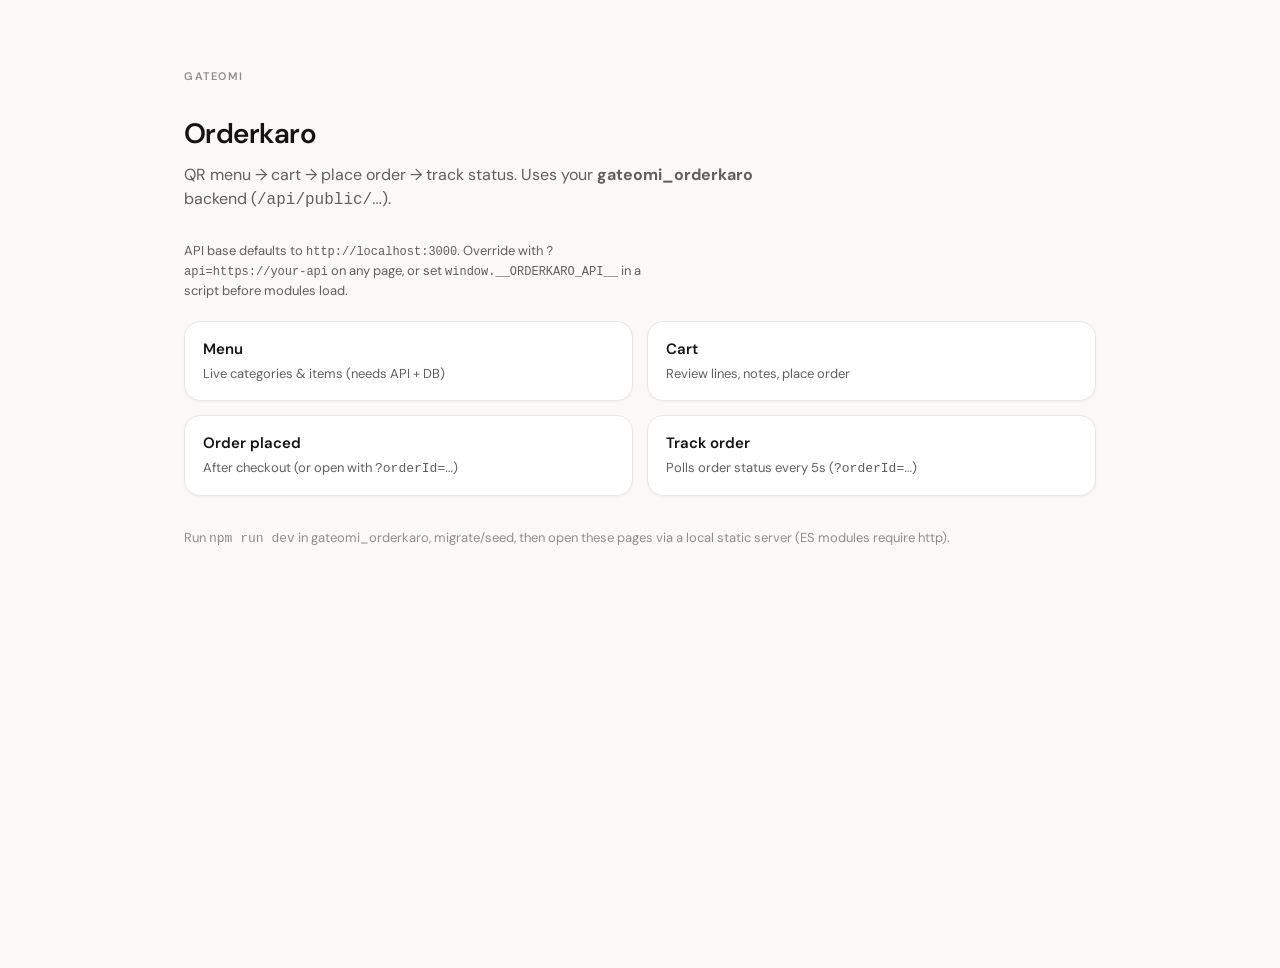
==== orderkaro/index.html @ 774dc6e9 "added pages for orderkaro" ====
<!DOCTYPE html>
<html lang="en">
<head>
  <meta charset="UTF-8" />
  <meta name="viewport" content="width=device-width, initial-scale=1, viewport-fit=cover" />
  <title>Orderkaro — Table ordering</title>
  <meta name="description" content="Orderkaro: scan QR, browse menu, order, track. Connected to Gateomi API." />
  <meta name="robots" content="noindex, nofollow" />
  <link rel="preconnect" href="https://fonts.googleapis.com" />
  <link rel="preconnect" href="https://fonts.gstatic.com" crossorigin />
  <link href="https://fonts.googleapis.com/css2?family=DM+Sans:ital,opsz,wght@0,9..40,400;0,9..40,500;0,9..40,600;0,9..40,700&family=Plus+Jakarta+Sans:wght@700&display=swap" rel="stylesheet" />
  <link rel="stylesheet" href="css/app.css" />
</head>
<body>
  <div class="hub">
    <p class="hub-gateomi">Gateomi</p>
    <div class="hub-brand">
      <div class="restaurant-logo-slot" data-restaurant-logo-slot aria-label="Restaurant logo"></div>
    </div>
    <h1>Orderkaro</h1>
    <p class="lead">QR menu → cart → place order → track status. Uses your <strong>gateomi_orderkaro</strong> backend (<code>/api/public/…</code>).</p>
    <p class="hub-api-hint">API base defaults to <code>http://localhost:3000</code>. Override with <code>?api=https://your-api</code> on any page, or set <code>window.__ORDERKARO_API__</code> in a script before modules load.</p>
    <ul class="hub-list">
      <li>
        <a href="menu.html?slug=demo-bistro&amp;table=1">Menu <span>Live categories &amp; items (needs API + DB)</span></a>
      </li>
      <li>
        <a href="cart.html?slug=demo-bistro&amp;table=1">Cart <span>Review lines, notes, place order</span></a>
      </li>
      <li>
        <a href="success.html">Order placed <span>After checkout (or open with <code>?orderId=…</code>)</span></a>
      </li>
      <li>
        <a href="track.html">Track order <span>Polls order status every 5s (<code>?orderId=…</code>)</span></a>
      </li>
    </ul>
    <p class="hub-foot">Run <code>npm run dev</code> in gateomi_orderkaro, migrate/seed, then open these pages via a local static server (ES modules require http).</p>
  </div>
</body>
</html>
---- orderkaro/css/app.css ----
/* Orderkaro — QR table ordering (mobile-first, minimal) */

:root {
  --bg-page: #faf9f7;
  --bg-surface: #ffffff;
  --text: #141414;
  --text-secondary: #5f5f5f;
  --text-tertiary: #8e8e8e;
  --border: #ebe8e4;
  --primary: #b85c2e;
  --primary-pressed: #9a4d26;
  --primary-soft: rgba(184, 92, 46, 0.1);
  --brand-logo-green: #3d6b41;
  --shadow-sm: 0 1px 3px rgba(20, 20, 20, 0.04);
  --shadow-md: 0 6px 20px rgba(20, 20, 20, 0.06);
  --radius: 16px;
  --radius-pill: 999px;
  --font: "DM Sans", system-ui, -apple-system, sans-serif;
  --safe-bottom: env(safe-area-inset-bottom, 0px);
  --tap-highlight: transparent;
  --layout-max-sm: 430px;
  --layout-max-md: 560px;
  --layout-max-lg: 960px;
  --layout-max-cart: 720px;
  /* Fallback until menu-page.js measures .sticky-menu-header (includes safe-area padding on the bar). */
  --menu-sticky-header-h: 190px;
}

*,
*::before,
*::after {
  box-sizing: border-box;
}

html {
  -webkit-tap-highlight-color: var(--tap-highlight);
}

@media (prefers-reduced-motion: reduce) {
  *,
  *::before,
  *::after {
    animation-duration: 0.01ms !important;
    animation-iteration-count: 1 !important;
    transition-duration: 0.01ms !important;
  }
}

body {
  margin: 0;
  font-family: var(--font);
  font-size: 16px;
  font-weight: 400;
  line-height: 1.5;
  color: var(--text);
  background: var(--bg-page);
  min-height: 100dvh;
}

.app-shell {
  max-width: 430px;
  margin: 0 auto;
  min-height: 100dvh;
  background: var(--bg-page);
  position: relative;
  padding-bottom: calc(92px + var(--safe-bottom));
}

/* Menu page: offset scroll area for fixed header — var matches full header height (incl. notch padding). */
body.menu-page {
  scroll-padding-top: calc(var(--menu-sticky-header-h) + 8px);
}

.app-shell--menu {
  padding-top: var(--menu-sticky-header-h);
}

.app-shell--cart,
.app-shell--simple {
  padding-bottom: calc(24px + var(--safe-bottom));
}

.app-shell--column {
  display: flex;
  flex-direction: column;
  min-height: 100dvh;
}

.app-shell--column .cart-list {
  flex: 1;
}

/* Fixed menu top bar — same glass / width / z-index idea as .sticky-cart */
.sticky-menu-header {
  position: fixed;
  top: 0;
  left: 50%;
  transform: translateX(-50%);
  width: 100%;
  max-width: 430px;
  z-index: 20;
  padding-top: env(safe-area-inset-top, 0px);
  background: rgba(255, 255, 255, 0.94);
  backdrop-filter: blur(12px);
  -webkit-backdrop-filter: blur(12px);
  border-bottom: 1px solid var(--border);
  box-shadow: 0 8px 32px rgba(20, 20, 20, 0.05);
}

.sticky-menu-header .brand-bar {
  padding: 8px 20px 0;
  background: transparent;
}

.sticky-menu-header .brand-lockup--stack {
  gap: 4px;
}

.sticky-menu-header .restaurant-logo-slot img {
  max-height: 32px;
}

.sticky-menu-header .brand-lockup--stack .restaurant-logo-slot img {
  max-height: 36px;
}

.sticky-menu-header .page-header {
  padding: 6px 20px 10px;
  background: transparent;
  box-shadow: none;
  position: static;
}

.sticky-menu-header .restaurant-name {
  font-size: 1.2rem;
  line-height: 1.2;
}

.sticky-menu-header .table-badge {
  padding: 5px 10px;
  font-size: 0.75rem;
}

/* Category tabs live in the fixed header so they stay visible while scrolling */
.sticky-menu-header .category-strip {
  border-bottom: none;
  background: transparent;
  padding: 10px 20px 12px;
  gap: 6px;
}

.sticky-menu-header .category-tab {
  padding: 8px 14px;
  font-size: 0.8125rem;
}

.menu-loading-strip {
  padding: 10px 20px 12px;
  background: transparent;
}

.menu-loading-strip .skeleton--tabs {
  margin-bottom: 0;
  height: 36px;
}

.menu-loading-strip[hidden] {
  display: none;
}

/* Brand strip */
.brand-bar {
  padding: 12px 20px 0;
  background: var(--bg-surface);
}

.brand-bar__inner {
  display: flex;
  align-items: center;
  justify-content: space-between;
  gap: 12px;
}

/* Restaurant logo: inject <img> into [data-restaurant-logo-slot] at runtime */
.brand-lockup {
  display: inline-flex;
  align-items: center;
  gap: 12px;
  text-decoration: none;
  color: inherit;
  min-width: 0;
}

.restaurant-logo-slot {
  display: flex;
  align-items: center;
  max-width: min(200px, 52vw);
}

.restaurant-logo-slot img {
  display: block;
  max-height: 40px;
  width: auto;
  max-width: 100%;
  object-fit: contain;
  object-position: left center;
}

.brand-lockup--stack {
  flex-direction: column;
  align-items: flex-start;
  gap: 6px;
}

.brand-lockup--stack .restaurant-logo-slot img {
  max-height: 44px;
  max-width: 220px;
}

.hub-brand {
  margin-bottom: 20px;
}

.hub-brand .restaurant-logo-slot {
  max-width: 240px;
}

.hub-brand .restaurant-logo-slot img {
  max-height: 48px;
}

.brand-wordmark {
  font-size: 0.6875rem;
  font-weight: 600;
  letter-spacing: 0.14em;
  text-transform: uppercase;
  color: var(--text-tertiary);
}

.brand-name {
  font-size: 1rem;
  font-weight: 600;
  letter-spacing: -0.02em;
  color: var(--text);
}

.brand-name--sub {
  font-size: 0.9rem;
  font-weight: 500;
}

.brand-sub {
  font-size: 0.8125rem;
  font-weight: 500;
  color: var(--text-tertiary);
  letter-spacing: 0.02em;
}

.hub-gateomi {
  margin: 0 0 8px;
  font-size: 0.6875rem;
  font-weight: 600;
  letter-spacing: 0.14em;
  text-transform: uppercase;
  color: var(--text-tertiary);
}

.brand-bar__end {
  display: flex;
  flex-direction: column;
  align-items: flex-end;
  gap: 4px;
}

.brand-bar__end .text-link {
  margin-top: 0;
}

/* Header */
.page-header {
  padding: 8px 20px 14px;
  background: var(--bg-surface);
  box-shadow: var(--shadow-sm);
  position: sticky;
  top: 0;
  z-index: 10;
}

.page-header__row {
  display: flex;
  align-items: flex-start;
  justify-content: space-between;
  gap: 12px;
}

.restaurant-name {
  font-size: 1.375rem;
  font-weight: 600;
  letter-spacing: -0.02em;
  line-height: 1.25;
  margin: 0;
}

.restaurant-name--sm {
  font-size: 1.2rem;
}

.page-header__meta {
  margin: 4px 0 0;
  font-size: 0.875rem;
  color: var(--text-secondary);
}

.table-badge {
  display: inline-flex;
  align-items: center;
  padding: 7px 13px;
  font-size: 0.8125rem;
  font-weight: 500;
  color: var(--text-secondary);
  background: var(--bg-page);
  border-radius: var(--radius-pill);
  border: 1px solid var(--border);
  white-space: nowrap;
}

.category-strip {
  display: flex;
  gap: 8px;
  padding: 14px 20px 18px;
  overflow-x: auto;
  -webkit-overflow-scrolling: touch;
  scrollbar-width: none;
  background: var(--bg-surface);
  border-bottom: 1px solid var(--border);
}

.category-strip::-webkit-scrollbar {
  display: none;
}

.category-tab {
  flex-shrink: 0;
  padding: 10px 16px;
  font-size: 0.875rem;
  font-weight: 500;
  color: var(--text-secondary);
  background: var(--bg-page);
  border: 1px solid transparent;
  border-radius: var(--radius-pill);
  cursor: pointer;
  transition: background 0.15s ease, color 0.15s ease, border-color 0.15s ease;
}

.category-tab:hover {
  color: var(--text);
}

.category-tab--active {
  color: var(--primary);
  background: var(--primary-soft);
  border-color: rgba(184, 92, 46, 0.22);
}

.section-label {
  padding: 22px 20px 10px;
  font-size: 0.6875rem;
  font-weight: 600;
  letter-spacing: 0.08em;
  text-transform: uppercase;
  color: var(--text-tertiary);
}

.app-shell--menu #menu-sections > .section-label:first-child {
  padding-top: 12px;
}

.menu-list {
  padding: 0 20px 10px;
  display: flex;
  flex-direction: column;
  gap: 14px;
}

.menu-card {
  display: flex;
  gap: 14px;
  padding: 14px;
  background: var(--bg-surface);
  border-radius: var(--radius);
  border: 1px solid var(--border);
  box-shadow: var(--shadow-sm);
  align-items: stretch;
  transition: box-shadow 0.2s ease;
}

.menu-card:active {
  box-shadow: var(--shadow-md);
}

.menu-card__img {
  width: 88px;
  min-height: 88px;
  border-radius: 12px;
  object-fit: cover;
  background: linear-gradient(150deg, #eceae6 0%, #f5f3f0 100%);
  flex-shrink: 0;
}

.menu-card__body {
  flex: 1;
  min-width: 0;
  display: flex;
  flex-direction: column;
  gap: 4px;
}

.menu-card__title {
  font-size: 1rem;
  font-weight: 600;
  margin: 0;
  letter-spacing: -0.01em;
}

.menu-card__desc {
  font-size: 0.8125rem;
  color: var(--text-secondary);
  margin: 0;
  display: -webkit-box;
  -webkit-line-clamp: 2;
  -webkit-box-orient: vertical;
  overflow: hidden;
}

.menu-card__row {
  margin-top: auto;
  padding-top: 10px;
  display: flex;
  align-items: center;
  justify-content: space-between;
  gap: 8px;
  flex-wrap: wrap;
}

.menu-card__actions {
  display: flex;
  align-items: center;
  gap: 8px;
  flex-shrink: 0;
  margin-left: auto;
}

.qty-control--menu {
  border-radius: 10px;
}

.qty-control--menu .qty-btn--sm {
  width: 36px;
  height: 32px;
  font-size: 1.1rem;
  line-height: 1;
}

.qty-control--menu .qty-val {
  min-width: 28px;
  font-size: 0.875rem;
}

.qty-btn:disabled {
  opacity: 0.35;
  cursor: not-allowed;
}

.menu-card__price {
  font-size: 1rem;
  font-weight: 600;
  color: var(--text);
}

.btn {
  display: inline-flex;
  align-items: center;
  justify-content: center;
  min-height: 44px;
  padding: 0 18px;
  font-family: inherit;
  font-size: 0.9375rem;
  font-weight: 600;
  border: none;
  border-radius: 12px;
  cursor: pointer;
  transition: background 0.15s ease, transform 0.1s ease;
}

.btn:active {
  transform: scale(0.98);
}

.btn:focus-visible {
  outline: 2px solid var(--primary);
  outline-offset: 2px;
}

.btn--primary {
  background: var(--primary);
  color: #fff;
}

.btn--primary:hover {
  background: var(--primary-pressed);
}

.btn--sm {
  min-height: 36px;
  padding: 0 14px;
  font-size: 0.8125rem;
  border-radius: 10px;
}

.btn--block {
  width: 100%;
}

.sticky-cart {
  position: fixed;
  left: 50%;
  bottom: 0;
  transform: translateX(-50%);
  width: 100%;
  max-width: 430px;
  padding: 14px 16px calc(14px + var(--safe-bottom));
  background: rgba(255, 255, 255, 0.94);
  backdrop-filter: blur(12px);
  -webkit-backdrop-filter: blur(12px);
  border-top: 1px solid var(--border);
  box-shadow: 0 -8px 32px rgba(20, 20, 20, 0.05);
  z-index: 20;
}

.sticky-cart__inner {
  display: flex;
  align-items: center;
  justify-content: space-between;
  gap: 16px;
}

.sticky-cart__info {
  display: flex;
  flex-direction: column;
  gap: 2px;
}

.sticky-cart__count {
  font-size: 0.8125rem;
  color: var(--text-secondary);
}

.sticky-cart__total {
  font-size: 1.125rem;
  font-weight: 600;
  letter-spacing: -0.02em;
}

.sticky-cart .btn {
  flex-shrink: 0;
  min-width: 128px;
}

.cart-list {
  padding: 16px 20px;
  display: flex;
  flex-direction: column;
  gap: 14px;
}

.cart-row {
  padding: 16px;
  background: var(--bg-surface);
  border-radius: var(--radius);
  border: 1px solid var(--border);
  box-shadow: var(--shadow-sm);
}

.cart-row__top {
  display: flex;
  justify-content: space-between;
  align-items: flex-start;
  gap: 12px;
  margin-bottom: 12px;
}

.cart-row__name {
  font-size: 1rem;
  font-weight: 600;
  margin: 0;
}

.cart-row__line {
  font-size: 0.875rem;
  color: var(--text-secondary);
  margin-top: 4px;
}

.qty-row {
  display: flex;
  align-items: center;
  justify-content: space-between;
  gap: 12px;
}

.qty-control {
  display: inline-flex;
  align-items: center;
  border: 1px solid var(--border);
  border-radius: 12px;
  overflow: hidden;
  background: var(--bg-surface);
}

.qty-btn {
  width: 44px;
  height: 40px;
  border: none;
  background: var(--bg-page);
  font-size: 1.25rem;
  font-weight: 500;
  color: var(--text);
  cursor: pointer;
  transition: background 0.12s ease;
}

.qty-btn:active {
  background: #e8e5e0;
}

.qty-btn:focus-visible {
  outline: 2px solid var(--primary);
  outline-offset: -2px;
  z-index: 1;
}

.qty-val {
  min-width: 36px;
  text-align: center;
  font-size: 0.9375rem;
  font-weight: 600;
}

.note-field {
  width: 100%;
  margin-top: 12px;
  padding: 10px 12px;
  font-family: inherit;
  font-size: 0.875rem;
  border: 1px solid var(--border);
  border-radius: 10px;
  background: var(--bg-page);
  resize: vertical;
  min-height: 44px;
  color: var(--text);
}

.note-field::placeholder {
  color: var(--text-tertiary);
}

.note-field:focus {
  outline: none;
  border-color: rgba(184, 92, 46, 0.45);
  box-shadow: 0 0 0 3px var(--primary-soft);
}

.cart-footer {
  padding: 20px;
  background: var(--bg-surface);
  border-top: 1px solid var(--border);
  margin-top: auto;
}

.total-row {
  display: flex;
  justify-content: space-between;
  align-items: baseline;
  margin-bottom: 16px;
}

.total-row__label {
  font-size: 1rem;
  color: var(--text-secondary);
}

.total-row__amount {
  font-size: 1.5rem;
  font-weight: 600;
  letter-spacing: -0.02em;
}

.success-wrap {
  padding: 52px 28px 36px;
  text-align: center;
  max-width: 360px;
  margin: 0 auto;
}

.success-icon {
  width: 76px;
  height: 76px;
  margin: 0 auto 26px;
  border-radius: 50%;
  background: var(--primary-soft);
  display: flex;
  align-items: center;
  justify-content: center;
  animation: success-in 0.5s cubic-bezier(0.22, 1, 0.36, 1);
}

@keyframes success-in {
  from {
    opacity: 0;
    transform: scale(0.9);
  }
  to {
    opacity: 1;
    transform: scale(1);
  }
}

.success-icon svg {
  width: 36px;
  height: 36px;
  stroke: var(--primary);
  stroke-width: 2.5;
  fill: none;
}

.success-title {
  font-size: 1.5rem;
  font-weight: 600;
  letter-spacing: -0.02em;
  margin: 0 0 8px;
}

.success-sub {
  font-size: 0.9375rem;
  color: var(--text-secondary);
  margin: 0 0 28px;
  line-height: 1.55;
}

.order-number {
  display: inline-block;
  padding: 14px 22px;
  background: var(--bg-surface);
  border: 1px solid var(--border);
  border-radius: var(--radius);
  font-size: 1.25rem;
  font-weight: 600;
  letter-spacing: 0.08em;
  font-variant-numeric: tabular-nums;
  margin-bottom: 32px;
  box-shadow: var(--shadow-sm);
}

.track-header {
  padding: 28px 20px 12px;
  text-align: center;
}

.track-order-id {
  font-size: 0.75rem;
  color: var(--text-tertiary);
  text-transform: uppercase;
  letter-spacing: 0.08em;
  margin-bottom: 6px;
}

.track-order-num {
  font-size: 1.5rem;
  font-weight: 600;
  letter-spacing: 0.06em;
}

.track-hope {
  margin: 0 20px 16px;
  padding: 14px 16px;
  font-size: 0.9375rem;
  line-height: 1.55;
  color: var(--text-secondary);
  background: var(--primary-soft);
  border: 1px solid rgba(184, 92, 46, 0.18);
  border-radius: var(--radius);
  text-align: center;
}

.track-placed {
  display: flex;
  align-items: baseline;
  justify-content: center;
  gap: 10px;
  flex-wrap: wrap;
  margin: 0 20px 20px;
  padding: 12px 16px;
  background: var(--bg-surface);
  border: 1px solid var(--border);
  border-radius: var(--radius);
  box-shadow: var(--shadow-sm);
}

.track-placed__label {
  font-size: 0.8125rem;
  font-weight: 600;
  color: var(--text-tertiary);
  text-transform: uppercase;
  letter-spacing: 0.06em;
}

.track-placed__time {
  font-size: 0.9375rem;
  font-weight: 600;
  color: var(--text);
  font-variant-numeric: tabular-nums;
}

.timeline {
  padding: 28px 24px 48px;
}

.timeline__track {
  position: relative;
  padding-left: 36px;
}

.timeline__track::before {
  content: "";
  position: absolute;
  left: 11px;
  top: 8px;
  bottom: 8px;
  width: 2px;
  background: var(--border);
  border-radius: 1px;
}

.timeline__step {
  position: relative;
  padding-bottom: 28px;
}

.timeline__step:last-child {
  padding-bottom: 0;
}

.timeline__dot {
  position: absolute;
  left: 0;
  top: 4px;
  width: 24px;
  height: 24px;
  border-radius: 50%;
  background: var(--bg-surface);
  border: 2px solid var(--border);
  z-index: 1;
  transition: border-color 0.2s ease, background 0.2s ease;
  box-sizing: border-box;
}

.timeline__step--done .timeline__dot {
  background: var(--primary);
  border-color: var(--primary);
}

.timeline__step--done .timeline__dot::after {
  content: "";
  position: absolute;
  left: 50%;
  top: 45%;
  width: 5px;
  height: 9px;
  margin: -5px 0 0 -3px;
  border: solid #fff;
  border-width: 0 2px 2px 0;
  transform: rotate(45deg);
}

.timeline__step--current .timeline__dot {
  border-color: var(--primary);
  box-shadow: 0 0 0 4px var(--primary-soft);
}

.timeline__step--pending .timeline__dot {
  background: var(--bg-page);
}

.timeline__label {
  font-size: 1rem;
  font-weight: 600;
  margin: 0 0 4px;
  padding-top: 2px;
}

.timeline__step--pending .timeline__label {
  color: var(--text-tertiary);
  font-weight: 500;
}

.timeline__hint {
  font-size: 0.8125rem;
  color: var(--text-secondary);
  margin: 0;
}

.timeline__time {
  font-size: 0.75rem;
  font-weight: 500;
  color: var(--text-tertiary);
  margin: 0;
  display: block;
  padding-top: 6px;
  font-variant-numeric: tabular-nums;
}

.status-pill {
  display: inline-flex;
  margin-top: 20px;
  padding: 8px 14px;
  font-size: 0.8125rem;
  font-weight: 600;
  color: var(--primary);
  background: var(--primary-soft);
  border-radius: var(--radius-pill);
}

.text-link {
  display: inline-block;
  margin-top: 8px;
  font-size: 0.875rem;
  font-weight: 500;
  color: var(--text-secondary);
  text-decoration: none;
}

.text-link:hover {
  color: var(--primary);
}

.text-link:focus-visible {
  outline: 2px solid var(--primary);
  outline-offset: 2px;
  border-radius: 4px;
}

.visually-hidden {
  position: absolute;
  width: 1px;
  height: 1px;
  padding: 0;
  margin: -1px;
  overflow: hidden;
  clip: rect(0, 0, 0, 0);
  border: 0;
}

/* Hub (index) */
.hub {
  min-height: 100dvh;
  max-width: 430px;
  margin: 0 auto;
  padding: 32px 24px 48px;
  background: var(--bg-page);
}

.hub h1 {
  font-size: 1.5rem;
  font-weight: 600;
  letter-spacing: -0.02em;
  margin: 0 0 8px;
}

.hub .lead {
  color: var(--text-secondary);
  font-size: 0.9375rem;
  line-height: 1.55;
  margin: 0 0 28px;
}

.hub-list {
  list-style: none;
  padding: 0;
  margin: 0;
  display: flex;
  flex-direction: column;
  gap: 10px;
}

.hub-list a {
  display: block;
  padding: 16px 18px;
  background: var(--bg-surface);
  border: 1px solid var(--border);
  border-radius: var(--radius);
  text-decoration: none;
  color: var(--text);
  font-weight: 600;
  font-size: 0.9375rem;
  box-shadow: var(--shadow-sm);
  transition: box-shadow 0.15s ease;
}

.hub-list a:hover {
  box-shadow: var(--shadow-md);
}

.hub-list a span {
  display: block;
  font-weight: 400;
  font-size: 0.8125rem;
  color: var(--text-secondary);
  margin-top: 4px;
}

.hub-foot {
  margin-top: 32px;
  font-size: 0.8125rem;
  color: var(--text-tertiary);
  line-height: 1.5;
}

.hub-foot a {
  color: var(--primary);
  text-decoration: none;
  font-weight: 500;
}

.hub-foot a:hover {
  text-decoration: underline;
}

/* ——— Tablet & desktop (secondary) ——— */

@media (min-width: 640px) {
  .app-shell {
    max-width: var(--layout-max-md);
  }

  .sticky-menu-header {
    max-width: var(--layout-max-md);
  }

  .sticky-cart {
    max-width: var(--layout-max-md);
  }

  .hub {
    max-width: var(--layout-max-md);
  }

  .restaurant-name {
    font-size: 1.5rem;
  }
}

@media (min-width: 900px) {
  body {
    padding: 28px clamp(20px, 4vw, 48px) 40px;
  }

  .app-shell {
    max-width: var(--layout-max-lg);
    min-height: calc(100dvh - 56px);
    box-shadow: 0 1px 0 rgba(20, 20, 20, 0.04), 0 12px 40px rgba(20, 20, 20, 0.06);
    border-radius: 20px;
    border: 1px solid rgba(235, 232, 228, 0.9);
    overflow: hidden;
  }

  .app-shell--cart.app-shell--column {
    max-width: var(--layout-max-cart);
  }

  .app-shell--simple {
    max-width: min(var(--layout-max-lg), 720px);
  }

  .sticky-cart {
    max-width: var(--layout-max-lg);
    width: min(100%, var(--layout-max-lg));
    border-radius: 0 0 18px 18px;
    border: 1px solid rgba(235, 232, 228, 0.9);
    border-top: 1px solid var(--border);
    left: 50%;
    transform: translateX(-50%);
  }

  .sticky-menu-header {
    max-width: var(--layout-max-lg);
    width: min(100%, var(--layout-max-lg));
    border-radius: 18px 18px 0 0;
    border: 1px solid rgba(235, 232, 228, 0.9);
    border-bottom: 1px solid var(--border);
    left: 50%;
    transform: translateX(-50%);
    box-shadow: 0 8px 28px rgba(20, 20, 20, 0.06);
  }

  .brand-bar,
  .page-header,
  .category-strip {
    padding-left: clamp(20px, 3vw, 32px);
    padding-right: clamp(20px, 3vw, 32px);
  }

  .section-label,
  .menu-list {
    padding-left: clamp(20px, 3vw, 32px);
    padding-right: clamp(20px, 3vw, 32px);
  }

  .menu-list {
    display: grid;
    grid-template-columns: repeat(2, minmax(0, 1fr));
    gap: 16px;
  }

  .menu-card {
    flex-direction: column;
  }

  .menu-card__img {
    width: 100%;
    min-height: 140px;
    border-radius: 14px;
  }

  .menu-card__row {
    padding-top: 12px;
  }

  .category-strip {
    flex-wrap: wrap;
    overflow-x: visible;
    justify-content: flex-start;
    gap: 10px;
  }

  .cart-list {
    padding-left: clamp(20px, 3vw, 32px);
    padding-right: clamp(20px, 3vw, 32px);
    max-width: 560px;
    margin-left: auto;
    margin-right: auto;
  }

  .cart-footer {
    padding-left: clamp(24px, 3vw, 40px);
    padding-right: clamp(24px, 3vw, 40px);
    max-width: 560px;
    margin-left: auto;
    margin-right: auto;
    border-radius: 0;
  }

  .success-wrap {
    max-width: 420px;
    padding-top: 64px;
  }

  .success-title {
    font-size: 1.75rem;
  }

  /* Horizontal stepper on wide screens */
  .timeline {
    padding: 36px clamp(20px, 4vw, 40px) 56px;
    max-width: 720px;
    margin: 0 auto;
  }

  .timeline__track {
    display: flex;
    flex-direction: row;
    justify-content: space-between;
    align-items: flex-start;
    padding-left: 0;
    gap: 8px;
  }

  .timeline__track::before {
    left: 16.66%;
    right: 16.66%;
    top: 11px;
    bottom: auto;
    width: auto;
    height: 2px;
  }

  .timeline__step {
    flex: 1;
    min-width: 0;
    padding-bottom: 0;
    display: flex;
    flex-direction: column;
    align-items: center;
    text-align: center;
  }

  .timeline__dot {
    position: relative;
    left: auto;
    top: auto;
    margin: 0 auto 14px;
  }

  .timeline__label {
    padding-top: 0;
  }

  .timeline__hint {
    max-width: 200px;
    margin-left: auto;
    margin-right: auto;
  }

  .track-header {
    padding-top: 36px;
  }

  .hub {
    max-width: var(--layout-max-lg);
    padding-top: 40px;
    padding-bottom: 56px;
  }

  .hub h1 {
    font-size: 1.75rem;
  }

  .hub .lead {
    font-size: 1rem;
    max-width: 52ch;
  }

  .hub-list {
    display: grid;
    grid-template-columns: repeat(2, minmax(0, 1fr));
    gap: 14px;
  }

  .hub-list a {
    min-height: 100%;
  }
}

@media (min-width: 900px) and (hover: hover) {
  .menu-card:hover {
    box-shadow: var(--shadow-md);
  }

  .menu-card:active {
    box-shadow: var(--shadow-sm);
  }

  .btn:active {
    transform: none;
  }

  .btn--primary:hover {
    background: var(--primary-pressed);
  }
}

@media (min-width: 1200px) {
  .menu-list {
    grid-template-columns: repeat(3, minmax(0, 1fr));
  }
}

/* API wiring: errors, loading, unavailable items, cart empty */
.banner-error {
  margin: 0;
  padding: 12px 20px;
  font-size: 0.875rem;
  color: #7a1e1e;
  background: #fdecec;
  border-bottom: 1px solid #f0c4c4;
}

.menu-loading {
  padding: 16px 20px 24px;
}

.skeleton {
  border-radius: var(--radius);
  background: linear-gradient(90deg, #eceae6 0%, #f5f3f0 50%, #eceae6 100%);
  background-size: 200% 100%;
  animation: sk 1.2s ease-in-out infinite;
}

@keyframes sk {
  0% {
    background-position: 0% 0%;
  }
  100% {
    background-position: -200% 0%;
  }
}

.skeleton--tabs {
  height: 44px;
  margin-bottom: 16px;
}

.skeleton--card {
  height: 112px;
  margin-bottom: 14px;
}

.menu-card--unavailable {
  opacity: 0.72;
}

.menu-card--unavailable .menu-card__img {
  filter: grayscale(0.35);
}

.menu-card__img-el {
  width: 100%;
  height: 100%;
  min-height: 88px;
  object-fit: cover;
  border-radius: 12px;
}

.cart-empty {
  margin: 0;
  padding: 8px 0 24px;
  font-size: 0.9375rem;
  color: var(--text-secondary);
}

.hub-api-hint {
  margin: 0 0 20px;
  font-size: 0.8125rem;
  color: var(--text-secondary);
  max-width: 52ch;
  line-height: 1.5;
}

.hub-api-hint code {
  font-size: 0.75rem;
}

.status-pill--danger {
  background: #fdecec;
  color: #7a1e1e;
  border-color: #f0c4c4;
}
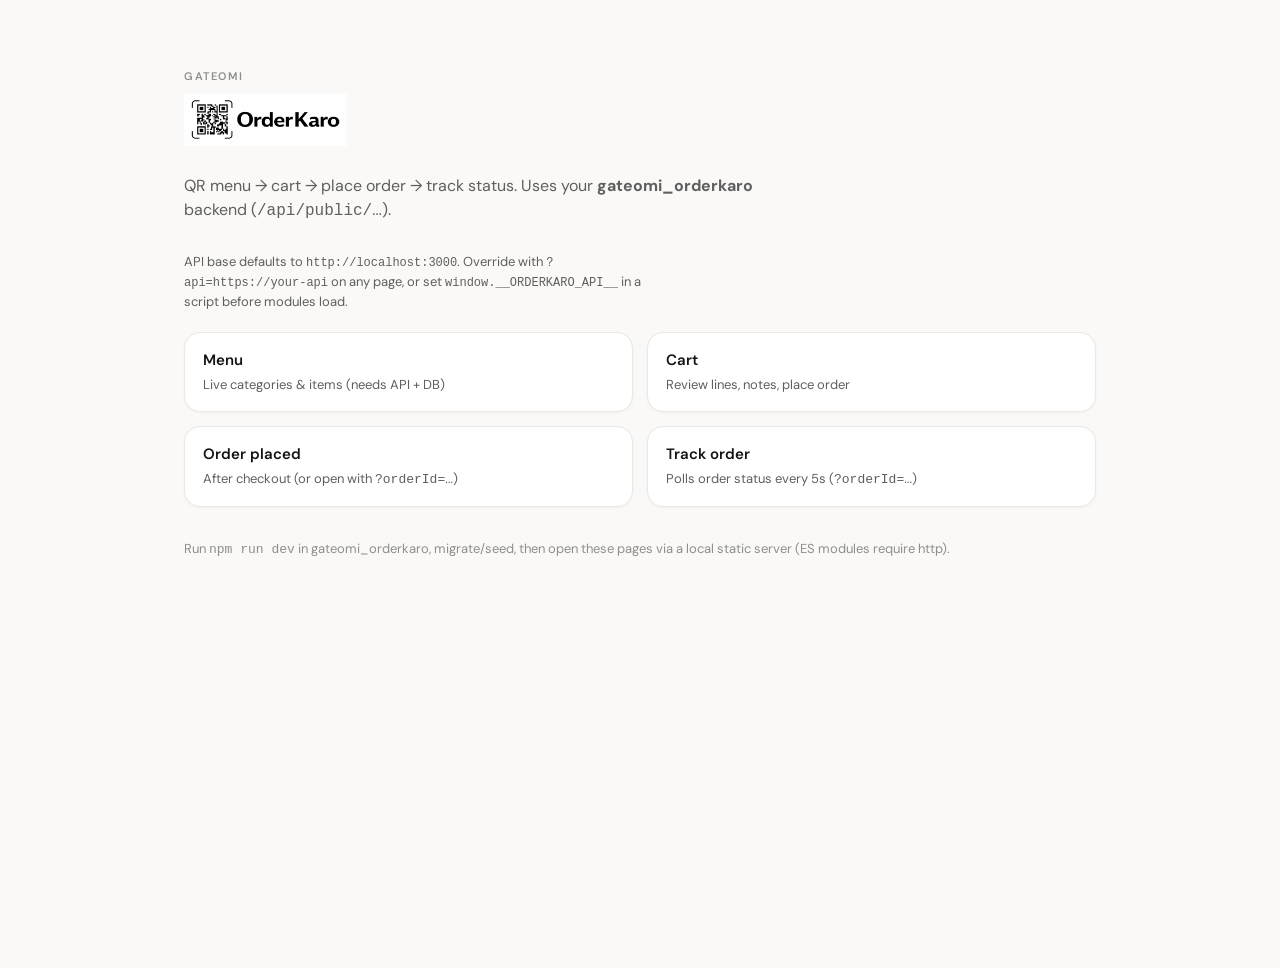
==== commit 4e72a261: "updated pages for orderkaro" ====
--- a/orderkaro/index.html
+++ b/orderkaro/index.html
@@ -15,9 +15,11 @@
   <div class="hub">
     <p class="hub-gateomi">Gateomi</p>
     <div class="hub-brand">
+      <a href="index.html" class="orderkaro-logo-link">
+        <img src="images/orderkaro-logo.png" alt="OrderKaro" class="orderkaro-logo orderkaro-logo--hub" width="340" height="54" />
+      </a>
       <div class="restaurant-logo-slot" data-restaurant-logo-slot aria-label="Restaurant logo"></div>
     </div>
-    <h1>Orderkaro</h1>
     <p class="lead">QR menu → cart → place order → track status. Uses your <strong>gateomi_orderkaro</strong> backend (<code>/api/public/…</code>).</p>
     <p class="hub-api-hint">API base defaults to <code>http://localhost:3000</code>. Override with <code>?api=https://your-api</code> on any page, or set <code>window.__ORDERKARO_API__</code> in a script before modules load.</p>
     <ul class="hub-list">
--- a/orderkaro/css/app.css
+++ b/orderkaro/css/app.css
@@ -107,38 +107,19 @@
   box-shadow: 0 8px 32px rgba(20, 20, 20, 0.05);
 }
 
-.sticky-menu-header .brand-bar {
-  padding: 8px 20px 0;
-  background: transparent;
-}
-
-.sticky-menu-header .brand-lockup--stack {
-  gap: 4px;
-}
-
-.sticky-menu-header .restaurant-logo-slot img {
-  max-height: 32px;
-}
-
-.sticky-menu-header .brand-lockup--stack .restaurant-logo-slot img {
-  max-height: 36px;
-}
-
-.sticky-menu-header .page-header {
-  padding: 6px 20px 10px;
-  background: transparent;
-  box-shadow: none;
-  position: static;
+.sticky-menu-header .menu-header-compact {
+  padding: 6px 16px 8px 20px;
 }
 
 .sticky-menu-header .restaurant-name {
-  font-size: 1.2rem;
-  line-height: 1.2;
+  font-size: 1.05rem;
+  line-height: 1.25;
 }
 
 .sticky-menu-header .table-badge {
   padding: 5px 10px;
   font-size: 0.75rem;
+  flex-shrink: 0;
 }
 
 /* Category tabs live in the fixed header so they stay visible while scrolling */
@@ -227,6 +208,79 @@
 
 .hub-brand .restaurant-logo-slot img {
   max-height: 48px;
+}
+
+/* OrderKaro platform wordmark (PNG) */
+.orderkaro-logo-link {
+  display: inline-flex;
+  align-items: center;
+  text-decoration: none;
+  line-height: 0;
+}
+
+.orderkaro-logo {
+  display: block;
+  height: 38px;
+  width: auto;
+  max-width: min(280px, 62vw);
+  object-fit: contain;
+  object-position: left center;
+}
+
+.orderkaro-logo--hub {
+  height: 54px;
+  max-width: 340px;
+}
+
+/* Menu sticky header: single row (OrderKaro + optional restaurant logo + name + table) */
+.orderkaro-logo--menu {
+  height: 26px;
+  max-width: min(160px, 38vw);
+}
+
+.menu-header-compact {
+  display: flex;
+  align-items: center;
+  justify-content: space-between;
+  gap: 10px;
+  background: transparent;
+}
+
+.menu-header-compact__main {
+  display: flex;
+  align-items: center;
+  gap: 8px;
+  min-width: 0;
+  flex: 1;
+}
+
+.menu-header-compact__main > .orderkaro-logo-link {
+  flex-shrink: 0;
+}
+
+.menu-header-compact__title-wrap {
+  min-width: 0;
+  flex: 1;
+}
+
+.menu-header-compact .restaurant-name {
+  margin: 0;
+  overflow: hidden;
+  text-overflow: ellipsis;
+  white-space: nowrap;
+}
+
+.restaurant-logo-slot--compact {
+  flex-shrink: 0;
+  max-width: min(120px, 22vw);
+}
+
+.restaurant-logo-slot--compact img {
+  max-height: 28px;
+}
+
+.brand-lockup--stack .orderkaro-logo-link {
+  margin-bottom: 2px;
 }
 
 .brand-wordmark {
@@ -1057,6 +1111,10 @@
   .restaurant-name {
     font-size: 1.5rem;
   }
+
+  .sticky-menu-header .restaurant-name {
+    font-size: 1.15rem;
+  }
 }
 
 @media (min-width: 900px) {
@@ -1104,6 +1162,7 @@
 
   .brand-bar,
   .page-header,
+  .menu-header-compact,
   .category-strip {
     padding-left: clamp(20px, 3vw, 32px);
     padding-right: clamp(20px, 3vw, 32px);
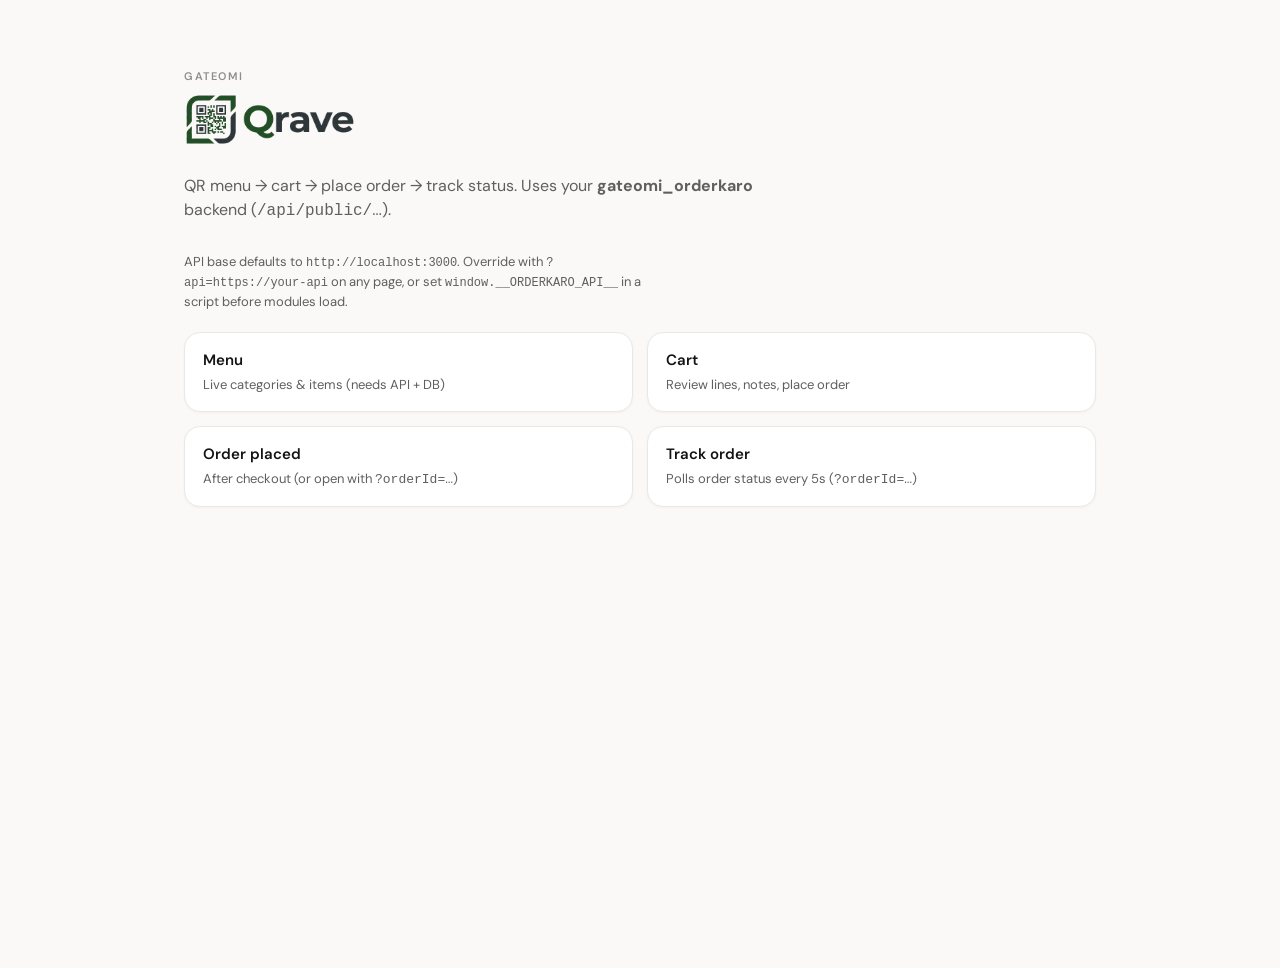
==== commit 60bb92f1: "updated" ====
--- a/orderkaro/index.html
+++ b/orderkaro/index.html
@@ -3,7 +3,7 @@
 <head>
   <meta charset="UTF-8" />
   <meta name="viewport" content="width=device-width, initial-scale=1, viewport-fit=cover" />
-  <title>Orderkaro — Table ordering</title>
+  <title>Qrave — Table ordering</title>
   <meta name="description" content="Orderkaro: scan QR, browse menu, order, track. Connected to Gateomi API." />
   <meta name="robots" content="noindex, nofollow" />
   <link rel="preconnect" href="https://fonts.googleapis.com" />
@@ -36,7 +36,6 @@
         <a href="track.html">Track order <span>Polls order status every 5s (<code>?orderId=…</code>)</span></a>
       </li>
     </ul>
-    <p class="hub-foot">Run <code>npm run dev</code> in gateomi_orderkaro, migrate/seed, then open these pages via a local static server (ES modules require http).</p>
   </div>
 </body>
 </html>
--- a/orderkaro/css/app.css
+++ b/orderkaro/css/app.css
@@ -149,6 +149,32 @@
   display: none;
 }
 
+.menu-search-bar {
+  padding: 0 20px 12px;
+}
+
+.menu-search-input {
+  width: 100%;
+  height: 42px;
+  border: 1px solid var(--border);
+  border-radius: 12px;
+  padding: 0 14px;
+  background: #fff;
+  color: var(--text);
+  font: inherit;
+  font-size: 0.9rem;
+}
+
+.menu-search-input::placeholder {
+  color: var(--text-tertiary);
+}
+
+.menu-search-input:focus {
+  outline: none;
+  border-color: rgba(184, 92, 46, 0.45);
+  box-shadow: 0 0 0 3px var(--primary-soft);
+}
+
 /* Brand strip */
 .brand-bar {
   padding: 12px 20px 0;
@@ -454,9 +480,10 @@
 
 .menu-card__img {
   width: 88px;
+  height: 88px;
   min-height: 88px;
   border-radius: 12px;
-  object-fit: cover;
+  overflow: hidden;
   background: linear-gradient(150deg, #eceae6 0%, #f5f3f0 100%);
   flex-shrink: 0;
 }
@@ -569,6 +596,16 @@
   padding: 0 14px;
   font-size: 0.8125rem;
   border-radius: 10px;
+}
+
+.btn--ghost {
+  background: #fff;
+  color: var(--text);
+  border: 1px solid var(--border);
+}
+
+.btn--ghost:hover {
+  background: var(--bg-page);
 }
 
 .btn--block {
@@ -620,6 +657,12 @@
   min-width: 128px;
 }
 
+.sticky-cart__actions {
+  display: flex;
+  align-items: center;
+  gap: 8px;
+}
+
 .cart-list {
   padding: 16px 20px;
   display: flex;
@@ -815,6 +858,61 @@
   box-shadow: var(--shadow-sm);
 }
 
+/* Today’s order IDs from this browser (localStorage), same restaurant + table */
+.my-orders-today {
+  margin: 0 20px 16px;
+  padding: 14px 16px;
+  background: var(--bg-surface);
+  border: 1px solid var(--border);
+  border-radius: var(--radius);
+  box-shadow: var(--shadow-sm);
+}
+
+.my-orders-today__title {
+  margin: 0 0 10px;
+  font-size: 0.75rem;
+  font-weight: 600;
+  text-transform: uppercase;
+  letter-spacing: 0.06em;
+  color: var(--text-tertiary);
+}
+
+.my-orders-today__list {
+  list-style: none;
+  margin: 0;
+  padding: 0;
+  display: flex;
+  flex-wrap: wrap;
+  gap: 8px;
+}
+
+.my-orders-today__item {
+  margin: 0;
+}
+
+.my-orders-today__link {
+  display: inline-block;
+  padding: 8px 12px;
+  font-size: 0.875rem;
+  font-weight: 600;
+  font-variant-numeric: tabular-nums;
+  color: var(--text-primary);
+  text-decoration: none;
+  border: 1px solid var(--border);
+  border-radius: 999px;
+  background: #fff;
+}
+
+.my-orders-today__link:hover {
+  border-color: var(--text-primary);
+}
+
+.my-orders-today__link--active {
+  background: var(--text-primary);
+  color: #fff;
+  border-color: var(--text-primary);
+}
+
 .track-header {
   padding: 28px 20px 12px;
   text-align: center;
@@ -875,6 +973,10 @@
   font-variant-numeric: tabular-nums;
 }
 
+.track-actions {
+  margin: 0 20px 10px;
+}
+
 .timeline {
   padding: 28px 24px 48px;
 }
@@ -898,6 +1000,8 @@
 .timeline__step {
   position: relative;
   padding-bottom: 28px;
+  /* Absolute .timeline__dot sits here; without left padding, labels overlap the circle on narrow screens */
+  padding-left: 36px;
 }
 
 .timeline__step:last-child {
@@ -1186,6 +1290,7 @@
 
   .menu-card__img {
     width: 100%;
+    height: 180px;
     min-height: 140px;
     border-radius: 14px;
   }
@@ -1256,6 +1361,7 @@
     flex: 1;
     min-width: 0;
     padding-bottom: 0;
+    padding-left: 0;
     display: flex;
     flex-direction: column;
     align-items: center;
@@ -1384,7 +1490,6 @@
 .menu-card__img-el {
   width: 100%;
   height: 100%;
-  min-height: 88px;
   object-fit: cover;
   border-radius: 12px;
 }
